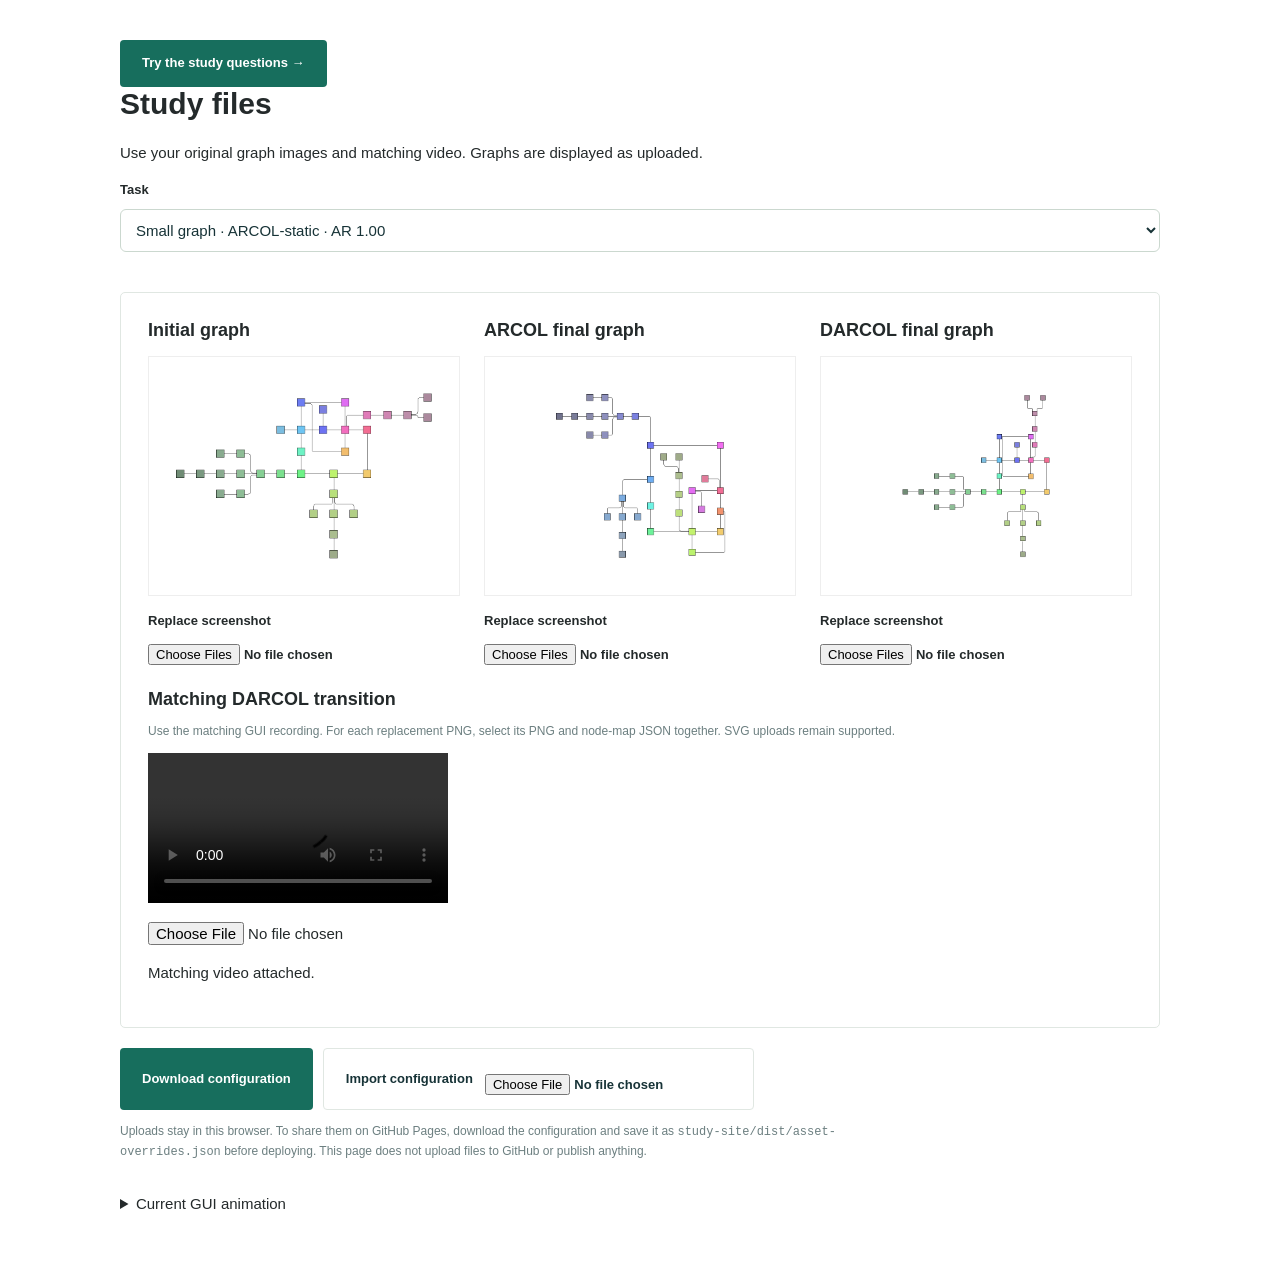
==== assets.html @ 8a2b9256 "Publish small graph and Wien advisor demonstration" ====
<!doctype html><html lang="en"><head><meta charset="utf-8"><meta name="viewport" content="width=device-width,initial-scale=1"><title>Study files</title><link rel="stylesheet" href="style.css"></head><body class="simple"><main class="asset-page"><a href="./?preview=1" class="primary">Try the study questions →</a><h1>Study files</h1><p>Use your original graph images and matching video. Graphs are displayed as uploaded.</p><label for="item">Task</label><select id="item"></select><div class="panel"><div class="asset-grid"><div><h3>Initial graph</h3><img id="initial-preview" alt="Original initial graph"><label>Replace screenshot<input type="file" data-slot="initial" accept="image/png,image/svg+xml,application/json,.png,.svg,.json" multiple></label></div><div><h3>ARCOL final graph</h3><img id="finalA-preview" alt="Original ARCOL final graph"><label>Replace screenshot<input type="file" data-slot="finalA" accept="image/png,image/svg+xml,application/json,.png,.svg,.json" multiple></label></div><div><h3>DARCOL final graph</h3><img id="finalB-preview" alt="Original DARCOL final graph"><label>Replace screenshot<input type="file" data-slot="finalB" accept="image/png,image/svg+xml,application/json,.png,.svg,.json" multiple></label></div></div><h3 style="margin-top:24px">Matching DARCOL transition</h3><p class="help">Use the matching GUI recording. For each replacement PNG, select its PNG and node-map JSON together. SVG uploads remain supported.</p><video id="video-preview" controls playsinline preload="metadata" hidden></video><input type="file" data-slot="video" accept="video/mp4,video/webm"><p id="status" role="status"></p></div><div class="research-actions"><button class="primary" id="export">Download configuration</button><label class="secondary">Import configuration<input id="import" type="file" accept="application/json,.json" hidden></label></div><p class="help">Uploads stay in this browser. To share them on GitHub Pages, download the configuration and save it as <code>study-site/dist/asset-overrides.json</code> before deploying. This page does not upload files to GitHub or publish anything.</p><details><summary>Current GUI animation</summary><p class="help">Native landmark transition recorded from the current GUI.</p><video src="media/gui/small-ar1-native.mp4" controls playsinline preload="none" style="max-width:100%"></video></details></main><script type="module" src="assets.mjs"></script></body></html>
---- style.css ----
@import url('https://fonts.googleapis.com/css2?family=DM+Sans:wght@400;450;500;550;600;650;700&family=Manrope:wght@400;500;600;650;700;750;800&display=swap');
:root{--ink:#173337;--muted:#6c7f80;--green:#176e5d;--lime:#d8efaa;--line:#e0e7e2;--paper:#f7f8f4;--white:#fff;--soft:#eaf1e9}*{box-sizing:border-box}body{margin:0;background:var(--paper);color:var(--ink);font:15px/1.6 'DM Sans',sans-serif}button,input,select,textarea{font:inherit}button,a,input,select,textarea{outline-offset:5px}button{cursor:pointer}button:disabled{cursor:default;opacity:.45}a{color:inherit}header{height:92px;border-bottom:1px solid var(--line);display:flex;align-items:center;gap:24px;padding:0 48px;background:#fff}.brand{display:flex;align-items:center;gap:12px;text-decoration:none;font-family:Manrope,sans-serif;font-size:20px;font-weight:800;letter-spacing:-.7px}.brand-icon{display:grid;place-items:center;background:var(--ink);color:var(--lime);border-radius:10px;width:39px;height:39px;font-size:29px}.brand-sub{font:600 9px/1.3 'DM Sans',sans-serif;letter-spacing:1.8px;width:70px;padding-left:13px;border-left:1px solid var(--line);margin-left:6px}.preview-tag,.pill{font-size:10px;letter-spacing:1.4px;font-weight:700;padding:6px 11px;background:#f1f3ed;border:1px solid var(--line);border-radius:5px}.preview-tag{margin-left:auto}.text-button{background:none;border:0;color:var(--muted);font-size:12px;padding:8px}header .text-button{color:var(--ink)}.layout{display:grid;grid-template-columns:234px minmax(0,1fr);max-width:1510px;margin:auto;min-height:calc(100vh - 150px)}aside{padding:45px 26px 30px 40px;border-right:1px solid var(--line);display:flex;flex-direction:column;min-height:700px}.eyebrow{font-size:10px;letter-spacing:2px;font-weight:700;color:var(--green);margin:0 0 16px}aside .eyebrow{color:var(--muted);margin-bottom:28px}.step{display:flex;gap:12px;align-items:center;padding:12px 0;color:#899493;font-size:13px}.step span{border:1px solid #d8dfda;border-radius:50%;width:25px;height:25px;display:grid;place-items:center;font-size:11px;flex-shrink:0}.step.active{color:var(--ink);font-weight:700}.step.active span{background:var(--green);color:white;border-color:var(--green);box-shadow:0 0 0 4px #e7eee4}.step.done span{color:var(--green);background:var(--soft);border-color:var(--soft)}.step small{display:block;font-size:10px;color:var(--muted);font-weight:400}.aside-note{margin-top:auto;padding-top:48px;font-size:11px;line-height:1.7;color:var(--muted)}.aside-note strong{display:block;font-size:12px;color:var(--ink);margin-top:10px}.tiny-dot{display:inline-block;height:7px;width:7px;background:var(--green);border-radius:50%}.session-clock{font-size:11px;color:var(--muted);margin-top:15px}main{padding:44px 55px 50px;max-width:1200px;width:100%;margin:auto}h1,h2,h3{font-family:Manrope,sans-serif;line-height:1.15;letter-spacing:-1.7px}h1{font-size:clamp(32px,3.3vw,49px);font-weight:750;max-width:650px;margin:0 0 20px}h2{font-size:30px;margin:10px 0 18px}h3{font-size:18px;letter-spacing:-.6px;margin:0 0 8px}.lead{color:var(--muted);max-width:580px;margin:0 0 26px;font-size:15px}.hero-top{display:flex;align-items:center;gap:9px;margin-bottom:21px}.hero-top .eyebrow{margin:0}.hero-top::before{content:'';height:6px;width:6px;background:var(--green);border-radius:50%}.hero{display:grid;grid-template-columns:1.15fr 1fr;gap:30px;align-items:center}.hero-visual{position:relative;height:265px;background:#e9efe6;border-radius:16px;overflow:hidden;display:flex;align-items:center;justify-content:center}.hero-visual svg{width:100%;height:100%}.visual-label{position:absolute;bottom:17px;left:17px;font-size:10px;letter-spacing:.5px;background:#ffffffdb;padding:5px 10px;border-radius:4px;color:var(--green)}.stats{display:flex;gap:26px;margin-top:24px}.stats strong{font-family:Manrope;font-size:25px;font-weight:650;display:block;line-height:1.2;letter-spacing:-.7px}.stats span{color:var(--muted);font-size:10px}.section-rule{border:0;border-top:1px solid var(--line);margin:32px 0 24px}.section-title{display:flex;align-items:center;justify-content:space-between;margin-bottom:17px}.section-title h3{margin:0}.section-title span{font-size:11px;color:var(--muted)}.cards{display:grid;grid-template-columns:repeat(3,1fr);gap:14px}.card{border:1px solid var(--line);border-radius:11px;background:#fff;padding:19px}.card .number{display:inline-grid;place-items:center;height:27px;width:27px;border-radius:7px;background:var(--soft);color:var(--green);font-weight:700;font-size:11px;margin-bottom:17px}.card p{font-size:12px;line-height:1.7;color:var(--muted);margin:0}.card h3{font-size:14px;letter-spacing:-.3px}.action-row{display:flex;justify-content:space-between;align-items:center;gap:20px;margin-top:26px}.action-note{font-size:11px;color:var(--muted);max-width:410px}.primary,.secondary{display:inline-flex;align-items:center;justify-content:center;gap:24px;border:0;background:var(--green);color:#fff;padding:13px 22px;border-radius:7px;font-size:13px;font-weight:600;text-decoration:none}.primary:hover{background:#115747}.secondary{background:#fff;border:1px solid var(--line);color:var(--ink)}.primary .arrow{font-size:18px;color:var(--lime)}.panel{background:#fff;border:1px solid var(--line);border-radius:13px;padding:27px;margin-top:22px}.narrow{max-width:720px}.form-row{margin:22px 0}label{display:block;font-size:13px;font-weight:550}input[type=text],select,textarea{margin-top:8px;width:100%;border:1px solid #cbd8cf;border-radius:6px;padding:11px;background:#fff;color:var(--ink)}input[type=checkbox]{accent-color:var(--green);width:17px;height:17px}.check{display:flex;gap:12px;align-items:flex-start;margin:16px 0;font-weight:400}.check input{margin-top:5px;flex-shrink:0}.help{font-size:12px;color:var(--muted)}.notice{font-size:12px;background:#eff3e8;border-left:3px solid #8ea464;border-radius:4px;padding:12px 15px;margin:20px 0;color:#4c6154}.error{background:#fff0e9;border-color:#ba6646;color:#8b402e}.task-head{display:flex;justify-content:space-between;align-items:center;gap:18px}.task-head h2{font-size:25px;margin:4px 0 0}.task-meta{font-size:11px;color:var(--muted)}.progress{height:4px;background:#e4eae3;border-radius:4px;overflow:hidden;margin-bottom:24px}.progress div{height:100%;background:var(--green)}.taskbar{display:flex;justify-content:space-between;align-items:center;background:#fff;padding:13px 18px;border:1px solid var(--line);border-radius:10px 10px 0 0;margin-top:20px;font-size:12px}.phase{font-weight:650;color:var(--green)}.timer{font-variant-numeric:tabular-nums;color:var(--muted)}.graph-stage{background:#fafcfb;border:1px solid var(--line);border-top:0;position:relative;aspect-ratio:16/9;width:100%;overflow:hidden}.graph-stage svg,.graph-stage video{position:absolute;inset:0;width:100%;height:100%;display:block}.graph-stage svg{touch-action:manipulation}.graph-stage .overlay{position:absolute;inset:0;display:flex;align-items:center;justify-content:center;flex-direction:column;background:#fafcfbee;gap:10px}.graph-stage .overlay p{font-size:12px;max-width:350px;text-align:center;color:var(--muted)}.graph-node{fill:#2e4a4e;stroke:#fafcfb;stroke-width:2}.graph-node.target{fill:#498246;stroke:#a7cc69;stroke-width:4}.graph-node.selected{fill:#176e5d;stroke:#b4d578;stroke-width:4}.selectable{cursor:pointer}.selectable:hover .graph-node{stroke:#6fa993;stroke-width:4}.selectable:focus{outline:none}.selectable:focus .graph-node{stroke:#d59430;stroke-width:4}.graph-edge{stroke:#a5b7b4;stroke-width:2;fill:none}.selection-footer{display:flex;align-items:center;justify-content:space-between;gap:20px;padding:16px 18px;background:#fff;border:1px solid var(--line);border-top:0;border-radius:0 0 10px 10px}.selection-footer p{margin:0;font-size:12px;color:var(--muted)}.selection-footer .primary{padding:10px 18px}.status-dot{height:8px;width:8px;border-radius:50%;background:var(--green);display:inline-block;margin-right:6px}.scale{display:flex;gap:9px;margin:12px 0 5px}.scale label{display:grid;place-items:center;width:42px;height:42px;border:1px solid var(--line);border-radius:6px;cursor:pointer;position:relative}.scale input{position:absolute;opacity:0}.scale label:has(input:checked){background:var(--green);color:white;border-color:var(--green)}.scale label:focus-within{outline:2px solid var(--green)}.scale-ends{display:flex;justify-content:space-between;max-width:350px;font-size:10px;color:var(--muted)}.feedback{padding:17px;border-radius:8px;background:var(--soft);margin-top:16px;font-size:13px}.done-mark{width:68px;height:68px;background:var(--soft);display:grid;place-items:center;border-radius:50%;color:var(--green);font-size:30px;margin:0 0 24px}footer{border-top:1px solid var(--line);display:flex;align-items:center;justify-content:space-between;padding:15px 45px;font-size:10px;color:var(--muted);gap:15px}dialog{border:1px solid var(--line);border-radius:15px;max-width:680px;width:90%;padding:35px;color:var(--ink);background:var(--paper)}dialog::backdrop{background:#17333766;backdrop-filter:blur(4px)}dialog p,dialog li{font-size:13px;color:var(--muted)}dialog .close{float:right;font-size:18px}table{width:100%;border-collapse:collapse;font-size:12px;margin:17px 0}th,td{text-align:left;border-bottom:1px solid var(--line);padding:10px 5px}.research-actions{display:flex;gap:10px;flex-wrap:wrap;margin-top:20px}.inline-link{color:var(--green)}.mobile-notice{display:none}.video-card video{width:100%;border-radius:9px;background:#fff}.video-card p{font-size:12px;color:var(--muted)}
@media(min-width:1500px){main{padding-top:55px;padding-bottom:60px}.hero-visual{height:300px}}@media(max-width:1100px){header{padding:0 25px}.layout{grid-template-columns:190px 1fr}aside{padding-left:25px}main{padding:35px 28px}.hero{gap:15px}.hero-visual{height:230px}.stats{gap:20px}.brand-sub{display:none}}@media(max-width:800px){header{height:72px;padding:0 18px;gap:10px}.brand{font-size:17px}.brand-icon{width:32px;height:32px}.preview-tag{font-size:8px;padding:5px}.layout{display:block}aside{display:none}main{padding:30px 18px}.hero{grid-template-columns:1fr}.hero-visual{height:210px}.cards{gap:8px}.card{padding:14px}.action-row{align-items:flex-start;flex-direction:column}.action-row .primary{width:100%}footer{padding:15px 18px;flex-wrap:wrap}.mobile-notice{display:block}h1{font-size:37px}.panel{padding:20px}}@media(prefers-reduced-motion:reduce){*{scroll-behavior:auto!important}}

/* Minimal participant interface. Graph artwork remains in the source images. */
body.simple{background:#fff;font-family:Arial,sans-serif;color:#242a2b}
.simple header{height:64px;padding:0 30px;gap:20px;background:#fff}.simple .brand{font:600 16px Arial,sans-serif;letter-spacing:0;margin-right:auto}
.simple .layout{display:block;min-height:calc(100vh - 120px)}.simple aside{display:none}.simple main{max-width:1000px;padding:40px 30px;margin:auto}
.simple h1,.simple h2,.simple h3{font-family:Arial,sans-serif;font-weight:600;letter-spacing:0}.simple h1{font-size:30px}.simple .panel,.simple .card{box-shadow:none;border-radius:5px}.simple .primary,.simple .secondary{border-radius:4px;gap:12px}.simple .eyebrow{letter-spacing:0;font-size:12px}.simple footer{padding:12px 30px}.simple .lead{font-size:15px}
.welcome-only header,.welcome-only aside,.welcome-only footer{display:none}.welcome-only .layout{display:block;min-height:100vh}.welcome-only main{max-width:650px;padding:90px 24px;margin:0 auto}.welcome-only h1{font-size:26px;margin-bottom:20px}.goal{font-size:18px;line-height:1.7;margin-bottom:30px}
.original-hitbox{fill:transparent;stroke:transparent;pointer-events:all}.original-hitbox.target{fill:#2b925522;stroke:#178047;stroke-width:4;vector-effect:non-scaling-stroke}.original-hitbox.selected{fill:#2b925544;stroke:#178047;stroke-width:3;vector-effect:non-scaling-stroke}.selectable:hover .original-hitbox,.selectable:focus .original-hitbox{stroke:#178047;stroke-width:2;vector-effect:non-scaling-stroke}
.asset-page{max-width:1100px!important}.asset-page>p{max-width:800px}.asset-grid{display:grid;grid-template-columns:repeat(3,minmax(0,1fr));gap:24px}.asset-grid img{width:100%;height:240px;object-fit:contain;display:block;border:1px solid #eee;margin:15px 0;background:white}.asset-page input[type=file]{display:block;max-width:100%;margin-top:12px}.asset-page video{max-width:100%;max-height:400px}.asset-page details{margin:30px 0}.asset-page select{margin-bottom:18px}
@media(max-width:750px){.asset-grid{grid-template-columns:1fr}.simple main{padding:30px 18px}.simple header{padding:0 18px}.welcome-only main{padding-top:70px}}

.question-preview header a[href="assets.html"],.question-preview #researcher{display:none}.preview-ready.overlay{inset:auto 0 0!important;padding:12px;background:#ffffffed!important;gap:6px!important}.preview-ready.overlay h3{font-size:15px;margin:0}.preview-ready.overlay p,.preview-ready.overlay .pill{display:none}.preview-ready.overlay .primary{padding:9px 18px}

.graph-tabs{display:flex;gap:8px;margin-bottom:24px;flex-wrap:wrap}.graph-tabs button{padding:8px 14px;font-size:12px}
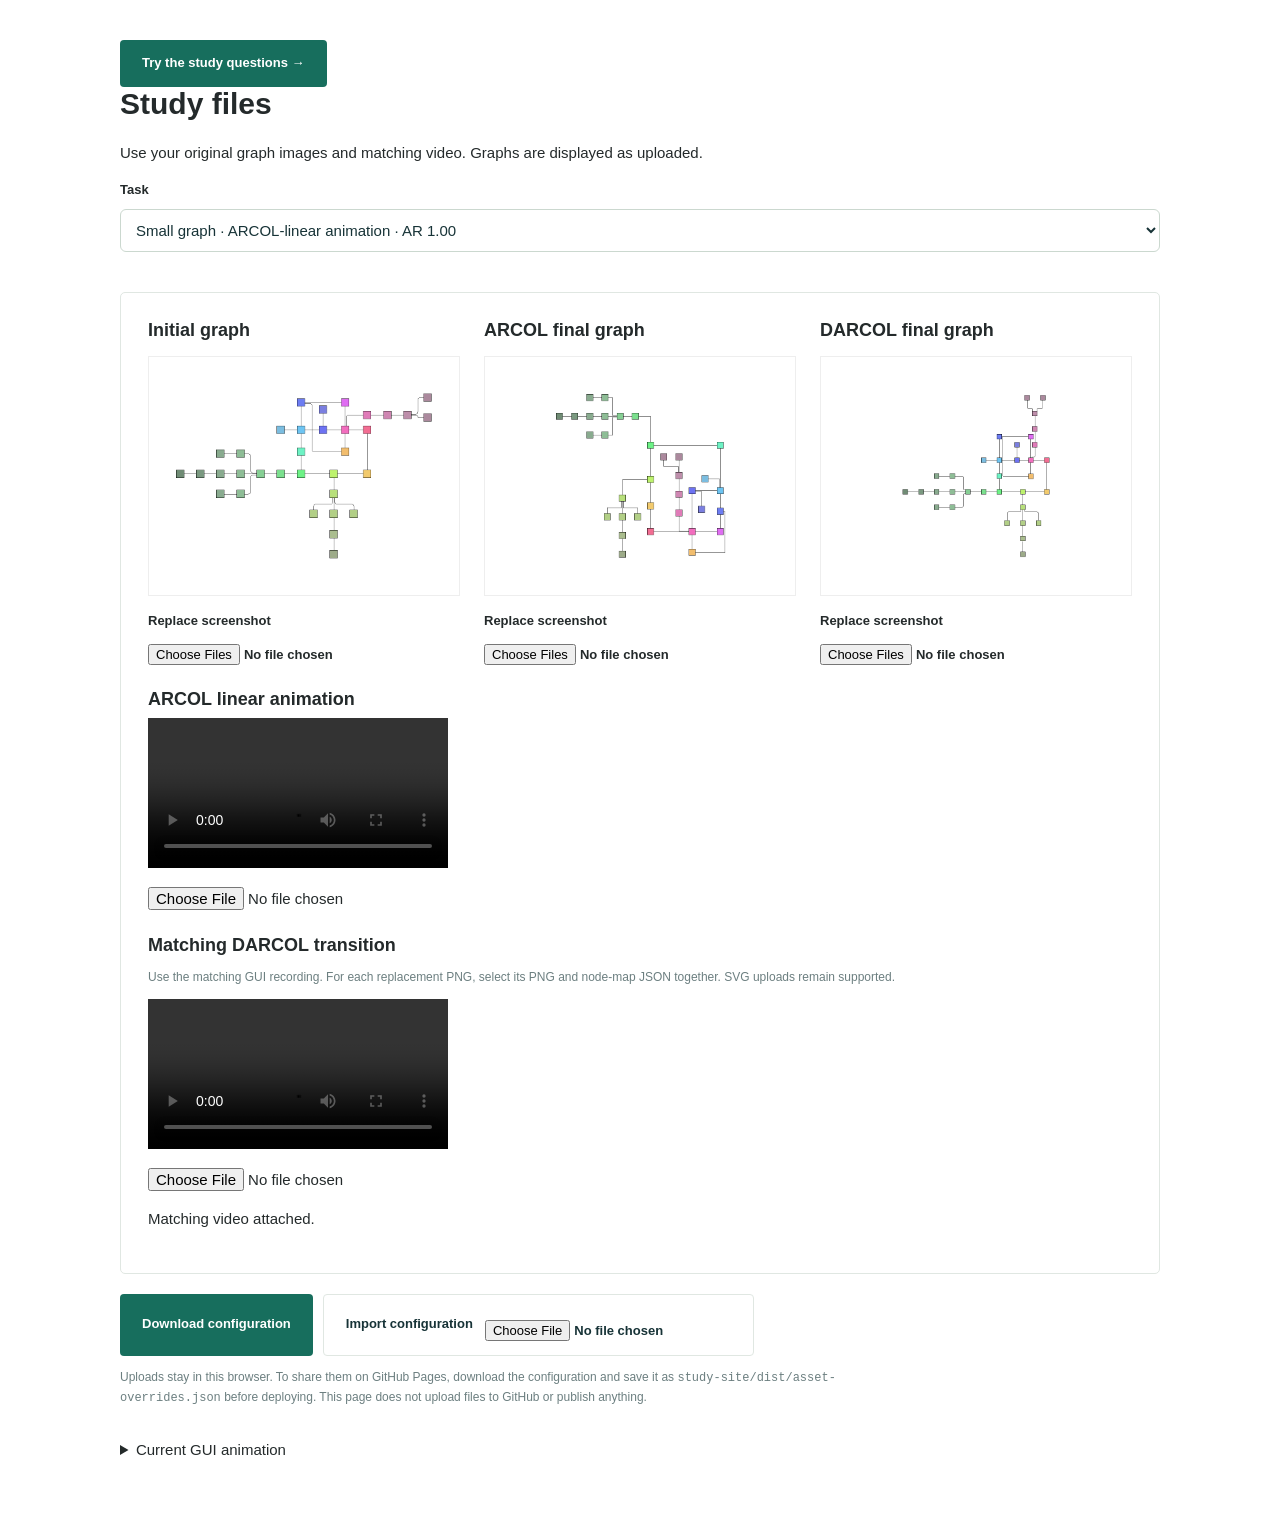
==== commit c02ea2f0: "Update advisor demo: advisor-linear-arcol-v6" ====
--- a/assets.html
+++ b/assets.html
@@ -1 +1 @@
-<!doctype html><html lang="en"><head><meta charset="utf-8"><meta name="viewport" content="width=device-width,initial-scale=1"><title>Study files</title><link rel="stylesheet" href="style.css"></head><body class="simple"><main class="asset-page"><a href="./?preview=1" class="primary">Try the study questions →</a><h1>Study files</h1><p>Use your original graph images and matching video. Graphs are displayed as uploaded.</p><label for="item">Task</label><select id="item"></select><div class="panel"><div class="asset-grid"><div><h3>Initial graph</h3><img id="initial-preview" alt="Original initial graph"><label>Replace screenshot<input type="file" data-slot="initial" accept="image/png,image/svg+xml,application/json,.png,.svg,.json" multiple></label></div><div><h3>ARCOL final graph</h3><img id="finalA-preview" alt="Original ARCOL final graph"><label>Replace screenshot<input type="file" data-slot="finalA" accept="image/png,image/svg+xml,application/json,.png,.svg,.json" multiple></label></div><div><h3>DARCOL final graph</h3><img id="finalB-preview" alt="Original DARCOL final graph"><label>Replace screenshot<input type="file" data-slot="finalB" accept="image/png,image/svg+xml,application/json,.png,.svg,.json" multiple></label></div></div><h3 style="margin-top:24px">Matching DARCOL transition</h3><p class="help">Use the matching GUI recording. For each replacement PNG, select its PNG and node-map JSON together. SVG uploads remain supported.</p><video id="video-preview" controls playsinline preload="metadata" hidden></video><input type="file" data-slot="video" accept="video/mp4,video/webm"><p id="status" role="status"></p></div><div class="research-actions"><button class="primary" id="export">Download configuration</button><label class="secondary">Import configuration<input id="import" type="file" accept="application/json,.json" hidden></label></div><p class="help">Uploads stay in this browser. To share them on GitHub Pages, download the configuration and save it as <code>study-site/dist/asset-overrides.json</code> before deploying. This page does not upload files to GitHub or publish anything.</p><details><summary>Current GUI animation</summary><p class="help">Native landmark transition recorded from the current GUI.</p><video src="media/gui/small-ar1-native.mp4" controls playsinline preload="none" style="max-width:100%"></video></details></main><script type="module" src="assets.mjs"></script></body></html>
+<!doctype html><html lang="en"><head><meta charset="utf-8"><meta name="viewport" content="width=device-width,initial-scale=1"><title>Study files</title><link rel="stylesheet" href="style.css"></head><body class="simple"><main class="asset-page"><a href="./?preview=1" class="primary">Try the study questions →</a><h1>Study files</h1><p>Use your original graph images and matching video. Graphs are displayed as uploaded.</p><label for="item">Task</label><select id="item"></select><div class="panel"><div class="asset-grid"><div><h3>Initial graph</h3><img id="initial-preview" alt="Original initial graph"><label>Replace screenshot<input type="file" data-slot="initial" accept="image/png,image/svg+xml,application/json,.png,.svg,.json" multiple></label></div><div><h3>ARCOL final graph</h3><img id="finalA-preview" alt="Original ARCOL final graph"><label>Replace screenshot<input type="file" data-slot="finalA" accept="image/png,image/svg+xml,application/json,.png,.svg,.json" multiple></label></div><div><h3>DARCOL final graph</h3><img id="finalB-preview" alt="Original DARCOL final graph"><label>Replace screenshot<input type="file" data-slot="finalB" accept="image/png,image/svg+xml,application/json,.png,.svg,.json" multiple></label></div></div><h3 style="margin-top:24px">ARCOL linear animation</h3><video id="arcol-video-preview" controls playsinline preload="metadata" hidden></video><input type="file" data-slot="arcolVideo" accept="video/mp4,video/webm"><h3 style="margin-top:24px">Matching DARCOL transition</h3><p class="help">Use the matching GUI recording. For each replacement PNG, select its PNG and node-map JSON together. SVG uploads remain supported.</p><video id="video-preview" controls playsinline preload="metadata" hidden></video><input type="file" data-slot="video" accept="video/mp4,video/webm"><p id="status" role="status"></p></div><div class="research-actions"><button class="primary" id="export">Download configuration</button><label class="secondary">Import configuration<input id="import" type="file" accept="application/json,.json" hidden></label></div><p class="help">Uploads stay in this browser. To share them on GitHub Pages, download the configuration and save it as <code>study-site/dist/asset-overrides.json</code> before deploying. This page does not upload files to GitHub or publish anything.</p><details><summary>Current GUI animation</summary><p class="help">Native landmark transition recorded from the current GUI.</p><video src="media/gui/small-ar1-native.mp4" controls playsinline preload="none" style="max-width:100%"></video></details></main><script type="module" src="assets.mjs?v=6"></script></body></html>
